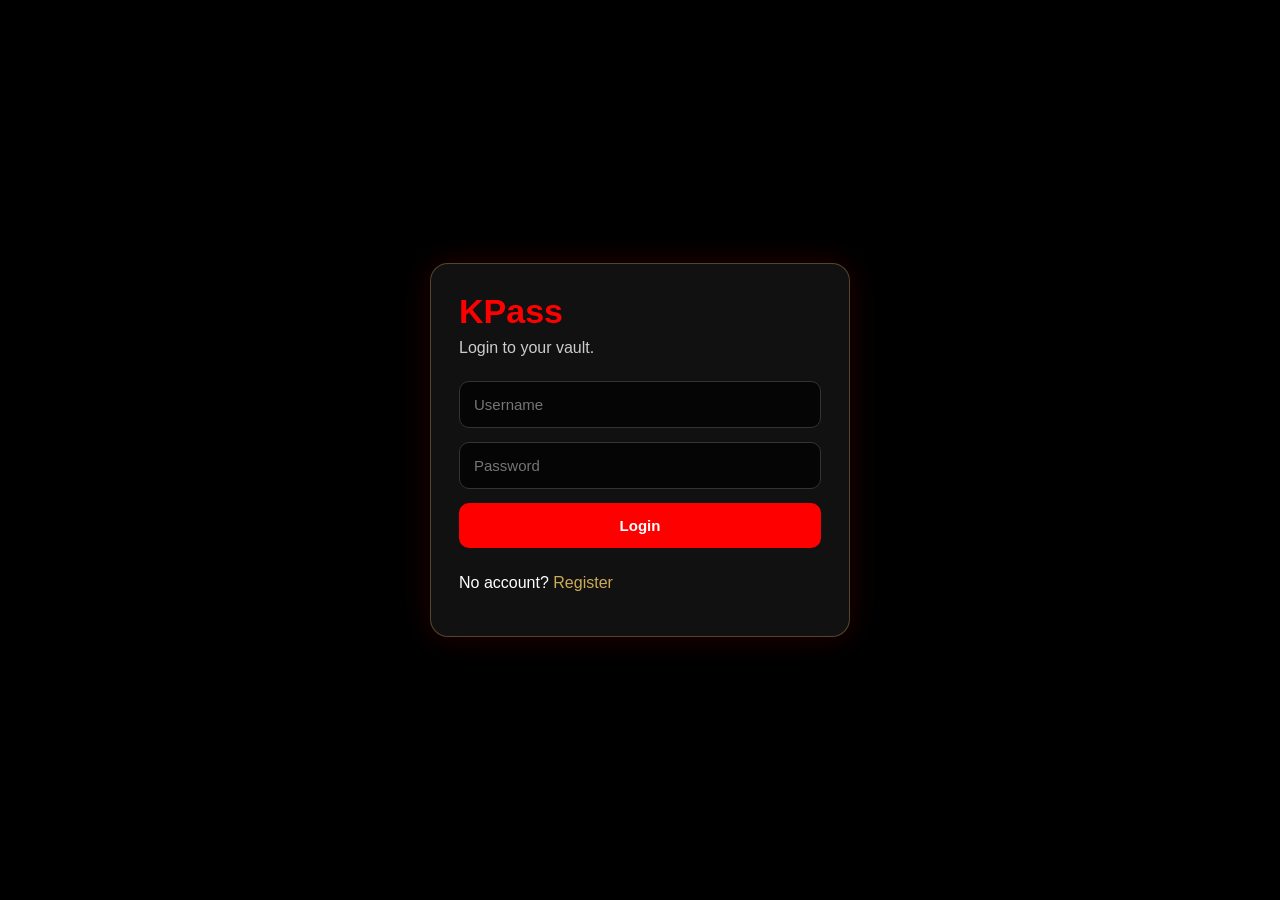
==== frontend/login.html @ 6ab42084 "Added core features and UI" ====
<!DOCTYPE html>
<html>
<head>
  <title>Login | KPass</title>
  <link rel="stylesheet" href="css/style.css">
</head>
<body>
  <div class="page">
    <div class="card">
      <div class="logo">KPass</div>
      <div class="subtitle">Login to your vault.</div>

      <form id="loginForm">
        <input type="text" id="username" placeholder="Username" required>
        <input type="password" id="password" placeholder="Password" required>
        <button type="submit">Login</button>
      </form>

      <p>No account? <a class="link" href="register.html">Register</a></p>
      <div id="message" class="message"></div>
    </div>
  </div>

  <script src="js/api.js"></script>
  <script>
    document.getElementById("loginForm").addEventListener("submit", async (e) => {
      e.preventDefault();

      const message = document.getElementById("message");
      message.className = "message";
      message.textContent = "Logging in...";

      try {
        const data = await apiRequest("/auth/login", {
          method: "POST",
          body: JSON.stringify({
            username: document.getElementById("username").value,
            password: document.getElementById("password").value
          })
        });

        setToken(data.access_token);
        window.location.href = "vault.html";
      } catch (err) {
        message.className = "message error";
        message.textContent = err.message;
      }
    });
  </script>
</body>
</html>
---- frontend/css/style.css ----
:root {
    --red: #FF0000;
    --white: #FFFFFF;
    --black: #000000;
    --gold: #CCAC58;
    --dark: #111111;
    --gray: #1C1C1C;
}

* {
    box-sizing: border-box;
}

body {
    margin: 0;
    font-family: Arial, sans-serif;
    background: var(--black);
    color: var(--white);
}

.page {
    min-height: 100vh;
    display: flex;
    align-items: center;
    justify-content: center;
    padding: 24px;
}

.card {
    width: 100%;
    max-width: 420px;
    background: var(--dark);
    border: 1px solid rgba(204, 172, 88, 0.35);
    border-radius: 18px;
    padding: 28px;
    box-shadow: 0 0 30px rgba(255, 0, 0, 0.15);
}

.logo {
    font-size: 34px;
    font-weight: 900;
    color: var(--red);
    margin-bottom: 8px;
}

.subtitle {
    color: #cccccc;
    margin-bottom: 24px;
}

input {
    width: 100%;
    padding: 14px;
    margin-bottom: 14px;
    border-radius: 10px;
    border: 1px solid #333;
    background: #050505;
    color: var(--white);
    font-size: 15px;
}

    input:focus {
        outline: none;
        border-color: var(--gold);
    }

button {
    width: 100%;
    padding: 14px;
    margin-bottom: 10px;
    border: none;
    border-radius: 10px;
    background: var(--red);
    color: var(--white);
    font-weight: 700;
    font-size: 15px;
    cursor: pointer;
}

    button:hover {
        opacity: 0.9;
    }

.secondary-btn {
    background: var(--gold);
    color: var(--black);
}

.link {
    color: var(--gold);
    text-decoration: none;
}

.message {
    margin-top: 14px;
    color: var(--gold);
}

.hidden {
    display: none;
}

.error {
    color: #ff6b6b;
}

.vault-page {
    min-height: 100vh;
    padding: 24px;
}

.navbar {
    display: flex;
    justify-content: space-between;
    align-items: center;
    background: var(--black);
    border-bottom: 1px solid rgba(204, 172, 88, 0.35);
    padding: 18px 24px;
    margin: -24px -24px 24px -24px;
}

    .navbar button {
        width: auto;
        padding: 10px 16px;
    }

.vault-grid {
    display: grid;
    grid-template-columns: 380px 1fr;
    gap: 24px;
}

.password-card {
    background: var(--dark);
    border: 1px solid #222;
    border-radius: 14px;
    padding: 18px;
    margin-bottom: 16px;
}

    .password-card h3 {
        margin-top: 0;
        color: var(--gold);
    }

.password-row {
    margin: 8px 0;
    color: #dddddd;
    word-break: break-all;
}

.password-actions {
    display: flex;
    gap: 10px;
    margin-top: 14px;
}

    .password-actions button {
        width: auto;
    }

.danger-btn {
    background: #8b0000;
}

@media (max-width: 850px) {
    .vault-grid {
        grid-template-columns: 1fr;
    }
}
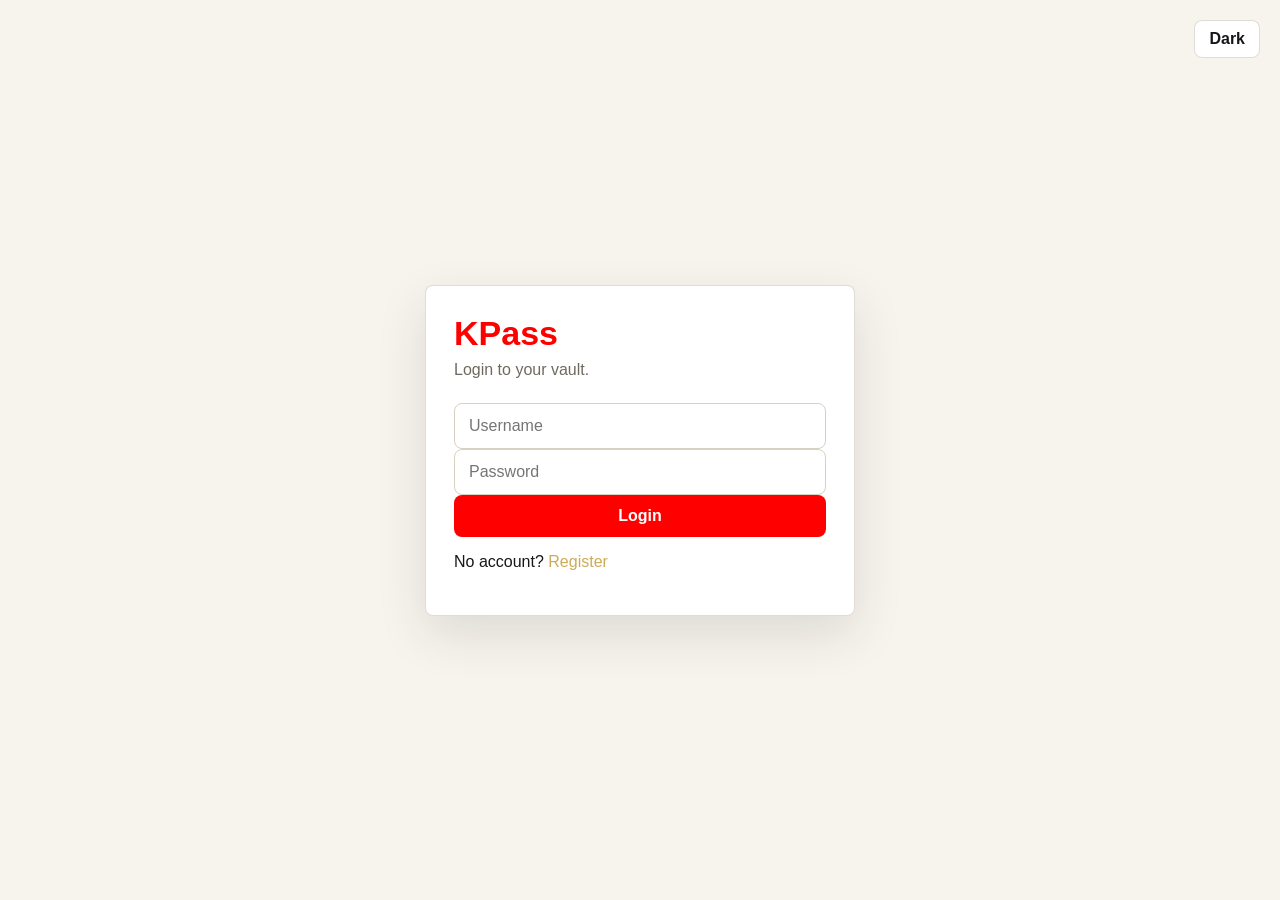
==== commit b95dbec9: "Rework of UI and addition of features" ====
--- a/frontend/login.html
+++ b/frontend/login.html
@@ -5,6 +5,7 @@
   <link rel="stylesheet" href="css/style.css">
 </head>
 <body>
+  <button class="theme-toggle auth-theme-toggle" data-theme-toggle type="button">Dark</button>
   <div class="page">
     <div class="card">
       <div class="logo">KPass</div>
@@ -48,4 +49,4 @@
     });
   </script>
 </body>
-</html>+</html>
--- a/frontend/css/style.css
+++ b/frontend/css/style.css
@@ -1,14 +1,40 @@
 :root {
     --red: #FF0000;
+    --red-dark: #B00000;
+    --white: #171717;
+    --black: #F7F4EE;
+    --gold: #CCAC58;
+    --ink: #171717;
+    --panel: #FFFFFF;
+    --panel-soft: #F0ECE3;
+    --line: rgba(85, 69, 36, 0.18);
+    --muted: #6F695F;
+    --input-bg: #FFFFFF;
+    --input-border: #D8D1C2;
+    --shadow: rgba(44, 32, 16, 0.12);
+    --hero-overlay: linear-gradient(90deg, rgba(247, 244, 238, 0.96) 0%, rgba(247, 244, 238, 0.84) 42%, rgba(247, 244, 238, 0.20) 100%);
+}
+
+body.dark-mode {
     --white: #FFFFFF;
-    --black: #000000;
-    --gold: #CCAC58;
-    --dark: #111111;
-    --gray: #1C1C1C;
+    --black: #050505;
+    --ink: #111111;
+    --panel: #171717;
+    --panel-soft: #202020;
+    --line: rgba(204, 172, 88, 0.26);
+    --muted: #B8B8B8;
+    --input-bg: #070707;
+    --input-border: #333333;
+    --shadow: rgba(0, 0, 0, 0.42);
+    --hero-overlay: linear-gradient(90deg, rgba(5, 5, 5, 0.94) 0%, rgba(5, 5, 5, 0.82) 38%, rgba(5, 5, 5, 0.24) 100%);
 }
 
 * {
     box-sizing: border-box;
+}
+
+html {
+    scroll-behavior: smooth;
 }
 
 body {
@@ -18,6 +44,232 @@
     color: var(--white);
 }
 
+a {
+    color: inherit;
+}
+
+button,
+input {
+    font: inherit;
+}
+
+button {
+    border: none;
+    cursor: pointer;
+}
+
+.topbar {
+    position: fixed;
+    top: 0;
+    left: 0;
+    right: 0;
+    z-index: 10;
+    display: flex;
+    align-items: center;
+    justify-content: space-between;
+    padding: 18px 40px;
+    background: rgba(247, 244, 238, 0.82);
+    border-bottom: 1px solid var(--line);
+    backdrop-filter: blur(18px);
+}
+
+body.dark-mode .topbar {
+    background: rgba(5, 5, 5, 0.78);
+}
+
+.brand {
+    color: var(--red);
+    font-size: 30px;
+    font-weight: 900;
+    text-decoration: none;
+}
+
+.topnav {
+    display: flex;
+    align-items: center;
+    gap: 24px;
+}
+
+.topnav a {
+    color: var(--white);
+    text-decoration: none;
+}
+
+.topnav .nav-cta,
+.button-link.primary {
+    background: var(--red);
+    color: #FFFFFF;
+}
+
+.nav-cta,
+.button-link,
+button,
+.theme-toggle {
+    border-radius: 8px;
+    font-weight: 800;
+}
+
+.theme-toggle {
+    min-height: 38px;
+    padding: 0 14px;
+    background: var(--panel);
+    color: var(--white);
+    border: 1px solid var(--line);
+}
+
+.auth-theme-toggle {
+    position: fixed;
+    top: 20px;
+    right: 20px;
+    z-index: 10;
+}
+
+.nav-cta {
+    padding: 10px 14px;
+}
+
+.hero {
+    position: relative;
+    min-height: 92vh;
+    display: flex;
+    align-items: center;
+    padding: 120px 40px 72px;
+    overflow: hidden;
+}
+
+.hero-image {
+    position: absolute;
+    inset: 0;
+    width: 100%;
+    height: 100%;
+    object-fit: cover;
+}
+
+.hero-overlay {
+    position: absolute;
+    inset: 0;
+    background: var(--hero-overlay);
+}
+
+.hero-content {
+    position: relative;
+    width: min(720px, 100%);
+    z-index: 1;
+}
+
+.eyebrow {
+    margin: 0 0 12px;
+    color: var(--gold);
+    font-size: 13px;
+    font-weight: 900;
+    letter-spacing: 0;
+    text-transform: uppercase;
+}
+
+.hero h1 {
+    margin: 0;
+    font-size: clamp(62px, 9vw, 122px);
+    line-height: 0.9;
+    letter-spacing: 0;
+}
+
+.hero-copy {
+    max-width: 620px;
+    margin: 24px 0;
+    color: var(--muted);
+    font-size: 20px;
+    line-height: 1.6;
+}
+
+.hero-actions,
+.password-actions,
+.hover-actions {
+    display: flex;
+    flex-wrap: wrap;
+    gap: 10px;
+}
+
+.button-link {
+    display: inline-flex;
+    align-items: center;
+    justify-content: center;
+    min-height: 46px;
+    padding: 0 18px;
+    text-decoration: none;
+}
+
+.button-link.secondary,
+.secondary-btn {
+    background: var(--gold);
+    color: #090909;
+}
+
+.info-band,
+.split-band {
+    padding: 76px 40px;
+}
+
+.section-heading {
+    max-width: 720px;
+    margin-bottom: 28px;
+}
+
+.section-heading h2,
+.split-band h2 {
+    margin: 0;
+    font-size: clamp(34px, 5vw, 58px);
+    line-height: 1;
+}
+
+.feature-grid {
+    display: grid;
+    grid-template-columns: repeat(3, minmax(0, 1fr));
+    gap: 18px;
+}
+
+.feature-card,
+.hosting-panel {
+    background: var(--panel);
+    border: 1px solid var(--line);
+    border-radius: 8px;
+    padding: 24px;
+}
+
+.feature-icon {
+    color: var(--gold);
+    font-weight: 900;
+}
+
+.feature-card h3 {
+    margin: 18px 0 8px;
+}
+
+.feature-card p,
+.split-band p,
+.hosting-panel span,
+.modal-copy {
+    color: var(--muted);
+    line-height: 1.6;
+}
+
+.split-band {
+    display: grid;
+    grid-template-columns: minmax(0, 1fr) 420px;
+    gap: 32px;
+    align-items: start;
+    border-top: 1px solid var(--line);
+}
+
+.hosting-panel {
+    display: grid;
+    gap: 18px;
+}
+
+.hosting-panel div {
+    display: grid;
+    gap: 4px;
+}
+
 .page {
     min-height: 100vh;
     display: flex;
@@ -28,62 +280,64 @@
 
 .card {
     width: 100%;
-    max-width: 420px;
-    background: var(--dark);
-    border: 1px solid rgba(204, 172, 88, 0.35);
-    border-radius: 18px;
+    max-width: 430px;
+    background: var(--panel);
+    border: 1px solid var(--line);
+    border-radius: 8px;
     padding: 28px;
-    box-shadow: 0 0 30px rgba(255, 0, 0, 0.15);
+    box-shadow: 0 18px 50px var(--shadow);
 }
 
 .logo {
+    color: var(--red);
     font-size: 34px;
     font-weight: 900;
-    color: var(--red);
     margin-bottom: 8px;
 }
 
 .subtitle {
-    color: #cccccc;
+    color: var(--muted);
     margin-bottom: 24px;
+}
+
+label {
+    display: grid;
+    gap: 7px;
+    margin-bottom: 14px;
+    color: var(--white);
+    font-size: 13px;
+    font-weight: 800;
 }
 
 input {
     width: 100%;
-    padding: 14px;
-    margin-bottom: 14px;
-    border-radius: 10px;
-    border: 1px solid #333;
-    background: #050505;
-    color: var(--white);
-    font-size: 15px;
-}
-
-    input:focus {
-        outline: none;
-        border-color: var(--gold);
-    }
-
-button {
+    min-height: 46px;
+    padding: 12px 14px;
+    border: 1px solid var(--input-border);
+    border-radius: 8px;
+    background: var(--input-bg);
+    color: var(--white);
+}
+
+input:focus {
+    outline: none;
+    border-color: var(--gold);
+}
+
+form button,
+.logout-button,
+.danger-btn,
+.secondary-btn,
+.section-add {
+    min-height: 42px;
+    padding: 0 14px;
+}
+
+form button,
+.logout-button {
     width: 100%;
-    padding: 14px;
-    margin-bottom: 10px;
-    border: none;
-    border-radius: 10px;
     background: var(--red);
-    color: var(--white);
-    font-weight: 700;
-    font-size: 15px;
-    cursor: pointer;
-}
-
-    button:hover {
-        opacity: 0.9;
-    }
-
-.secondary-btn {
-    background: var(--gold);
-    color: var(--black);
+    color: #FFFFFF;
 }
 
 .link {
@@ -97,74 +351,417 @@
 }
 
 .hidden {
-    display: none;
+    display: none !important;
 }
 
 .error {
     color: #ff6b6b;
 }
 
-.vault-page {
+.app-body {
     min-height: 100vh;
+    display: grid;
+    grid-template-columns: 260px 1fr;
+}
+
+.sidebar {
+    position: sticky;
+    top: 0;
+    height: 100vh;
+    padding: 24px 16px;
+    background: var(--panel);
+    border-right: 1px solid var(--line);
+}
+
+.sidebar-brand {
+    display: block;
+    margin: 0 8px 28px;
+}
+
+.section-label {
+    margin: 24px 8px 10px;
+    color: var(--muted);
+    font-size: 12px;
+    font-weight: 900;
+    text-transform: uppercase;
+}
+
+.section-list {
+    display: grid;
+    gap: 6px;
+}
+
+.section-item,
+.section-add {
+    width: 100%;
+    display: flex;
+    align-items: center;
+    justify-content: space-between;
+    min-height: 40px;
+    padding: 0 12px;
+    background: transparent;
+    color: var(--white);
+    border-radius: 8px;
+    text-align: left;
+}
+
+.section-item:hover,
+.section-item.active {
+    background: var(--panel-soft);
+}
+
+.section-item span {
+    color: var(--gold);
+}
+
+.section-add {
+    margin-top: 14px;
+    justify-content: center;
+    border: 1px dashed var(--line);
+}
+
+.vault-shell {
+    min-width: 0;
+    padding: 34px;
+}
+
+.vault-header {
+    display: flex;
+    align-items: center;
+    justify-content: space-between;
+    gap: 24px;
+    margin-bottom: 24px;
+}
+
+.vault-header h1 {
+    margin: 0;
+    font-size: 46px;
+}
+
+.logout-button {
+    width: auto;
+}
+
+.header-actions {
+    display: flex;
+    align-items: center;
+    gap: 12px;
+}
+
+.profile-menu {
+    position: relative;
+}
+
+.profile-button,
+.profile-avatar {
+    display: grid;
+    place-items: center;
+    border-radius: 50%;
+    background: var(--red);
+    color: #FFFFFF;
+    font-weight: 900;
+}
+
+.profile-button {
+    width: 42px;
+    height: 42px;
+}
+
+.profile-avatar {
+    width: 58px;
+    height: 58px;
+    font-size: 24px;
+}
+
+.profile-dropdown {
+    position: absolute;
+    top: calc(100% + 10px);
+    right: 0;
+    width: 190px;
+    z-index: 15;
+    display: grid;
+    gap: 4px;
+    padding: 8px;
+    background: var(--panel);
+    border: 1px solid var(--line);
+    border-radius: 8px;
+    box-shadow: 0 18px 36px var(--shadow);
+}
+
+.profile-dropdown.hidden {
+    display: none;
+}
+
+.profile-dropdown button {
+    min-height: 38px;
+    padding: 0 10px;
+    background: transparent;
+    color: var(--white);
+    text-align: left;
+}
+
+.profile-dropdown button:hover {
+    background: var(--panel-soft);
+}
+
+.vault-list {
+    display: grid;
+    grid-template-columns: repeat(auto-fill, minmax(280px, 1fr));
+    gap: 18px;
+}
+
+.vault-card {
+    position: relative;
+    min-height: 210px;
+    display: grid;
+    align-content: space-between;
+    gap: 18px;
+    padding: 20px;
+    overflow: hidden;
+    background: var(--panel);
+    border: 1px solid var(--line);
+    border-radius: 8px;
+    transition: transform 160ms ease, border-color 160ms ease, box-shadow 160ms ease;
+}
+
+.vault-card:hover {
+    transform: translateY(-6px);
+    border-color: var(--gold);
+    box-shadow: 0 20px 46px var(--shadow);
+}
+
+.vault-card h3 {
+    margin: 0 0 8px;
+    color: var(--white);
+}
+
+.vault-card p {
+    margin: 0;
+    color: var(--muted);
+    word-break: break-word;
+}
+
+.card-section {
+    margin-bottom: 8px !important;
+    color: var(--gold) !important;
+    font-size: 12px;
+    font-weight: 900;
+    text-transform: uppercase;
+}
+
+.password-preview {
+    color: var(--gold);
+    font-weight: 900;
+}
+
+.vault-card-meta {
+    color: var(--muted);
+}
+
+.hover-actions {
+    position: absolute;
+    left: 12px;
+    right: 12px;
+    bottom: 12px;
+    opacity: 0;
+    transform: translateY(12px);
+    transition: opacity 160ms ease, transform 160ms ease;
+}
+
+.vault-card:hover .hover-actions {
+    opacity: 1;
+    transform: translateY(0);
+}
+
+.hover-actions button {
+    width: auto;
+    min-height: 36px;
+    padding: 0 10px;
+    font-size: 13px;
+}
+
+.danger-btn {
+    background: var(--red-dark);
+    color: #FFFFFF;
+}
+
+.fab {
+    position: fixed;
+    right: 32px;
+    bottom: 32px;
+    width: 62px;
+    height: 62px;
+    border-radius: 50%;
+    background: var(--red);
+    color: #FFFFFF;
+    font-size: 34px;
+    line-height: 1;
+    box-shadow: 0 18px 40px rgba(255, 0, 0, 0.24);
+}
+
+.modal-backdrop {
+    position: fixed;
+    inset: 0;
+    z-index: 20;
+    display: flex;
+    align-items: center;
+    justify-content: center;
+    padding: 20px;
+    background: rgba(0, 0, 0, 0.72);
+}
+
+.modal-backdrop.hidden {
+    display: none;
+}
+
+.modal {
+    width: min(560px, 100%);
+    max-height: calc(100vh - 40px);
+    overflow: auto;
+    background: var(--panel);
+    border: 1px solid var(--line);
+    border-radius: 8px;
     padding: 24px;
 }
 
-.navbar {
-    display: flex;
+.compact-modal {
+    max-width: 420px;
+}
+
+.modal-header {
+    display: flex;
+    align-items: center;
     justify-content: space-between;
-    align-items: center;
-    background: var(--black);
-    border-bottom: 1px solid rgba(204, 172, 88, 0.35);
-    padding: 18px 24px;
-    margin: -24px -24px 24px -24px;
-}
-
-    .navbar button {
-        width: auto;
-        padding: 10px 16px;
+    gap: 18px;
+    margin-bottom: 18px;
+}
+
+.modal-header h2 {
+    margin: 0;
+}
+
+.icon-button {
+    width: 36px;
+    height: 36px;
+    background: #2A2A2A;
+    color: #FFFFFF;
+}
+
+.empty-state {
+    color: var(--muted);
+}
+
+.settings-modal {
+    width: min(760px, 100%);
+}
+
+.settings-tabs {
+    display: flex;
+    flex-wrap: wrap;
+    gap: 8px;
+    margin-bottom: 20px;
+}
+
+.settings-tab {
+    min-height: 38px;
+    padding: 0 14px;
+    background: var(--panel-soft);
+    color: var(--white);
+}
+
+.settings-tab.active {
+    background: var(--gold);
+    color: #090909;
+}
+
+.settings-tab.danger-tab.active {
+    background: var(--red-dark);
+    color: #FFFFFF;
+}
+
+.settings-panel {
+    display: grid;
+    gap: 18px;
+}
+
+.profile-summary,
+.setting-block,
+.danger-zone,
+.setting-form {
+    background: var(--panel-soft);
+    border: 1px solid var(--line);
+    border-radius: 8px;
+    padding: 18px;
+}
+
+.profile-summary {
+    display: flex;
+    align-items: center;
+    gap: 16px;
+}
+
+.profile-summary h3,
+.setting-block h3,
+.danger-zone h3,
+.setting-form h3 {
+    margin: 0 0 8px;
+}
+
+.profile-summary p,
+.setting-block p,
+.danger-zone p {
+    margin: 0;
+    color: var(--muted);
+    line-height: 1.5;
+}
+
+.setting-block {
+    display: flex;
+    align-items: center;
+    justify-content: space-between;
+    gap: 18px;
+}
+
+.setting-block button {
+    width: auto;
+}
+
+button:disabled {
+    cursor: not-allowed;
+    opacity: 0.58;
+}
+
+@media (max-width: 860px) {
+    .topbar,
+    .vault-header {
+        align-items: flex-start;
+        flex-direction: column;
     }
 
-.vault-grid {
-    display: grid;
-    grid-template-columns: 380px 1fr;
-    gap: 24px;
-}
-
-.password-card {
-    background: var(--dark);
-    border: 1px solid #222;
-    border-radius: 14px;
-    padding: 18px;
-    margin-bottom: 16px;
-}
-
-    .password-card h3 {
-        margin-top: 0;
-        color: var(--gold);
+    .topnav {
+        flex-wrap: wrap;
+        gap: 12px;
     }
 
-.password-row {
-    margin: 8px 0;
-    color: #dddddd;
-    word-break: break-all;
-}
-
-.password-actions {
-    display: flex;
-    gap: 10px;
-    margin-top: 14px;
-}
-
-    .password-actions button {
-        width: auto;
-    }
-
-.danger-btn {
-    background: #8b0000;
-}
-
-@media (max-width: 850px) {
-    .vault-grid {
+    .feature-grid,
+    .split-band,
+    .app-body {
         grid-template-columns: 1fr;
     }
-}
+
+    .sidebar {
+        position: static;
+        height: auto;
+    }
+
+    .vault-shell {
+        padding: 22px;
+    }
+
+    .header-actions,
+    .setting-block {
+        align-items: stretch;
+        width: 100%;
+        flex-direction: column;
+    }
+}
